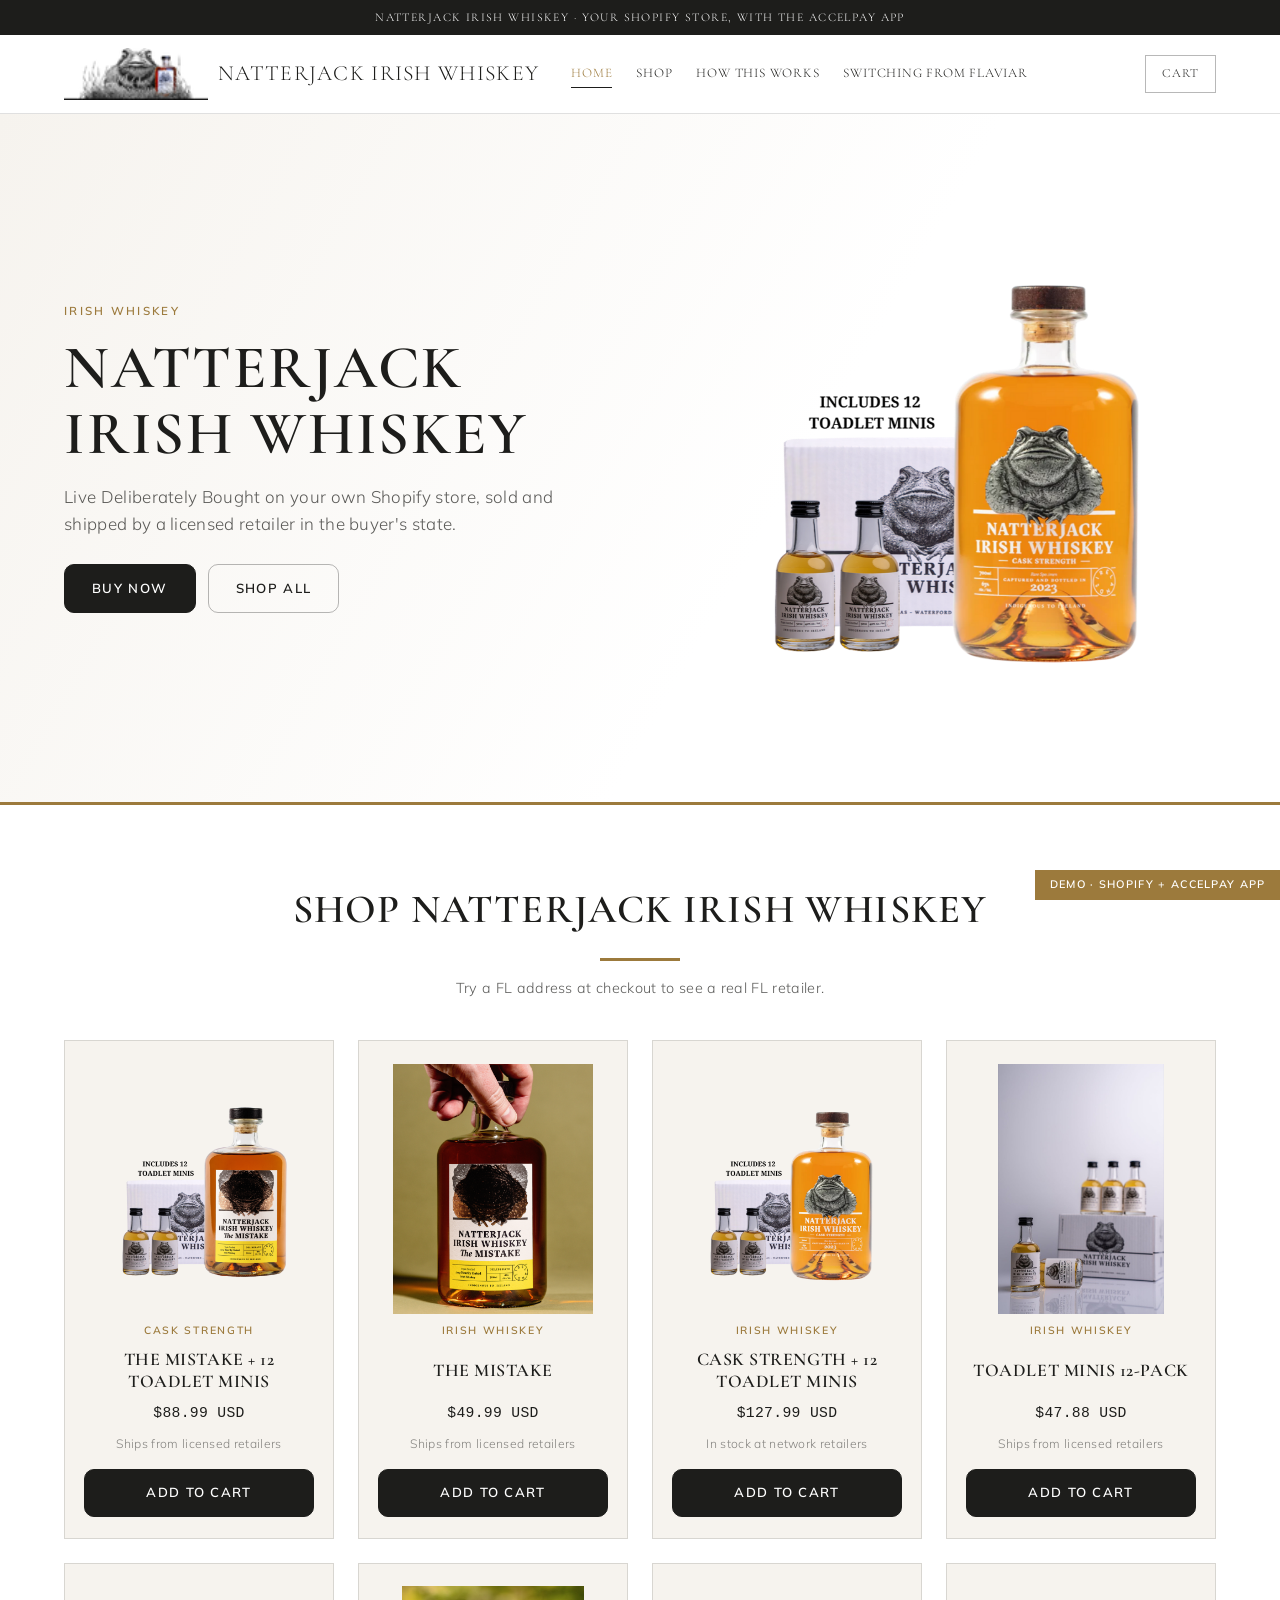
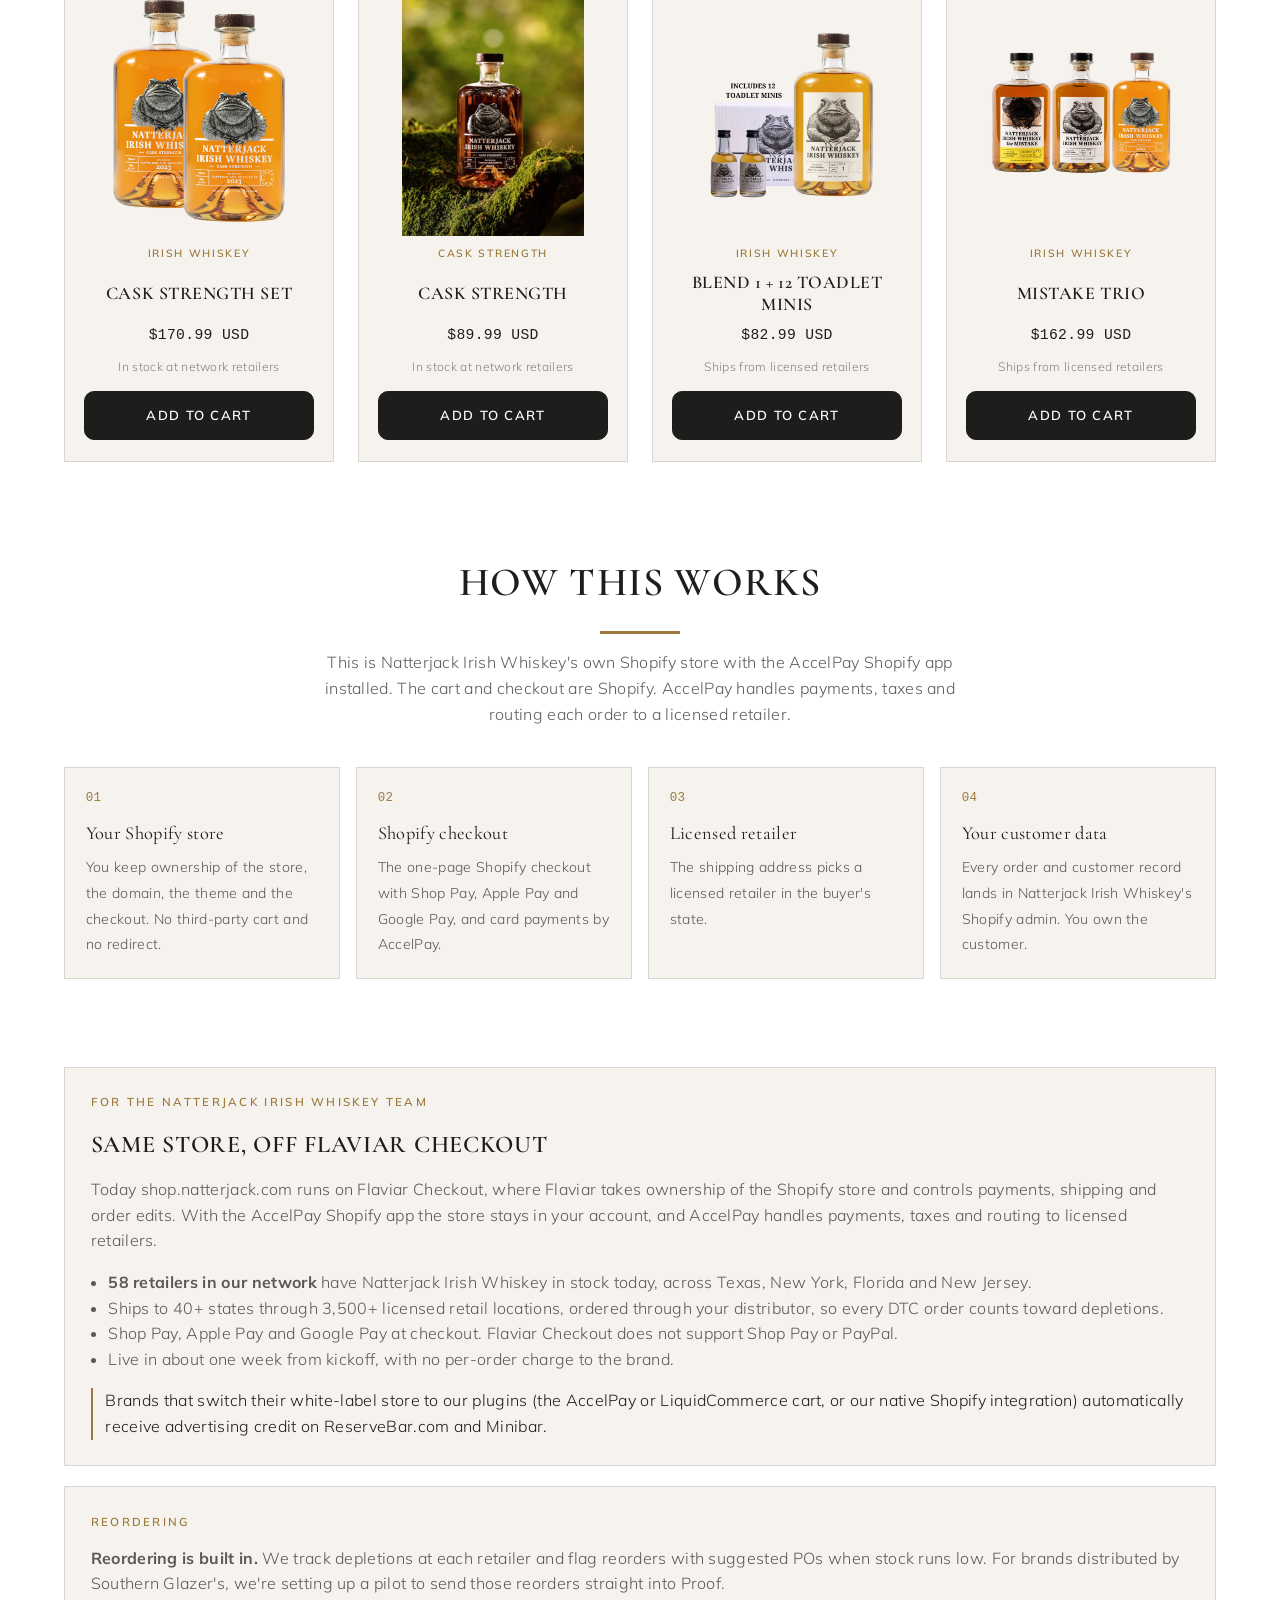
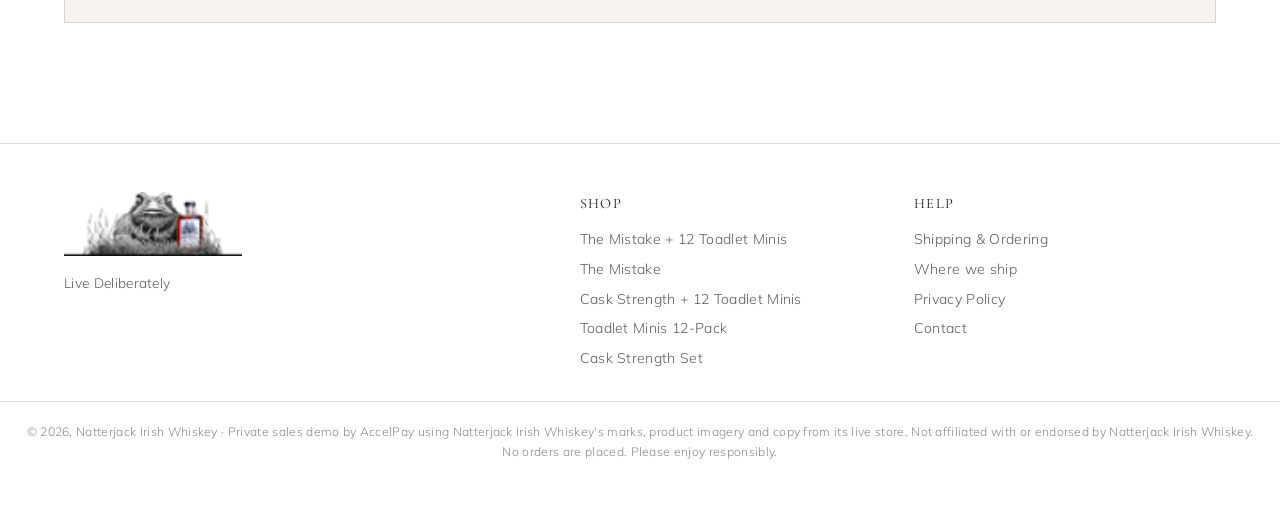
==== index.html @ d5789ece "Flaviar switch demo, Nov 2026" ====
<!doctype html>
<html lang="en">
<head>
<meta charset="utf-8">
<meta name="viewport" content="width=device-width,initial-scale=1">
<title>Natterjack Irish Whiskey | AccelPay demo</title>
<meta name="robots" content="noindex,nofollow">
<link rel="icon" href="assets/logo.png">
<link rel="preconnect" href="https://fonts.googleapis.com">
<link rel="preconnect" href="https://fonts.gstatic.com" crossorigin>
<link rel="stylesheet" href="https://fonts.googleapis.com/css2?family=Cormorant+Garamond:wght@500;600;700&family=Mulish:wght@300;400;600;700&display=swap">
<link rel="stylesheet" href="styles.css?v=1">
</head>
<body>
<div class="announce">Natterjack Irish Whiskey &middot; your Shopify store, with the AccelPay app</div>
<header class="top">
  <div class="hdr">
    <a href="index.html" class="brand-link"><img class="logo" src="assets/logo.png" alt="Natterjack Irish Whiskey"><span class="wordmark">Natterjack Irish Whiskey</span></a>
    <nav class="main">
      <a href="index.html" aria-current="page">Home</a><a href="index.html#shop">Shop</a><a href="index.html#how">How this works</a><a href="index.html#switch">Switching from Flaviar</a>
    </nav>
    <div class="hdr-actions">
      <button class="burger" id="burger" aria-label="Menu">&#9776;</button>
      <button class="cart-pill" data-cart-toggle aria-label="Open cart">
        <span class="lbl">Cart</span>
        <span class="count" data-cart-count hidden>0</span>
      </button>
    </div>
  </div>
</header>

<section class="hero">
  <div class="hero-inner">
    <div>
      <div class="eyebrow">Irish whiskey</div>
      <h1>Natterjack Irish Whiskey</h1>
      <p>Live Deliberately Bought on your own Shopify store, sold and shipped by a licensed retailer in the buyer's state.</p>
      <div style="display:flex;gap:.75rem;flex-wrap:wrap"><a class="btn" href="product.html?p=cask-strength-mini-toadlet-the-ideal-gif">Buy now</a><a class="btn ghost" href="#shop">Shop all</a></div>
    </div>
    <div class="shot"><img src="assets/p-cask-strength-mini-toadlet-the-ideal-gif.png" alt="Cask Strength + 12 Toadlet Minis"></div>
  </div>
</section>

<section class="band" id="shop">
  <div class="section-head">
    <h2>Shop Natterjack Irish Whiskey</h2>
    <div class="rule"></div>
    <p style="font-size:.9rem;color:var(--muted)">Try a FL address at checkout to see a real FL retailer.</p>
  </div>
  <div class="grid" id="collection-grid"></div>
</section>

<section class="band" id="how" style="padding-top:1rem">
  <div class="section-head">
    <h2>How this works</h2>
    <div class="rule"></div>
    <p>This is Natterjack Irish Whiskey's own Shopify store with the AccelPay Shopify app installed. The cart and checkout are Shopify. AccelPay handles payments, taxes and routing each order to a licensed retailer.</p>
  </div>
  <div class="how">
    <div class="step"><span class="n">01</span><b>Your Shopify store</b><span>You keep ownership of the store, the domain, the theme and the checkout. No third-party cart and no redirect.</span></div>
    <div class="step"><span class="n">02</span><b>Shopify checkout</b><span>The one-page Shopify checkout with Shop Pay, Apple Pay and Google Pay, and card payments by AccelPay.</span></div>
    <div class="step"><span class="n">03</span><b>Licensed retailer</b><span>The shipping address picks a licensed retailer in the buyer's state.</span></div>
    <div class="step"><span class="n">04</span><b>Your customer data</b><span>Every order and customer record lands in Natterjack Irish Whiskey's Shopify admin. You own the customer.</span></div>
  </div>
</section>

<section class="band" id="switch" style="padding-top:1rem">
  <div class="panel">
    <div class="eyebrow">For the Natterjack Irish Whiskey team</div>
    <h2>Same store, off Flaviar Checkout</h2>
    <p style="margin:0 0 1rem">Today shop.natterjack.com runs on Flaviar Checkout, where Flaviar takes ownership of the Shopify store and controls payments, shipping and order edits. With the AccelPay Shopify app the store stays in your account, and AccelPay handles payments, taxes and routing to licensed retailers.</p>
    <ul style="margin:0 0 1rem;padding-left:1.1rem"><li><b>58 retailers in our network</b> have Natterjack Irish Whiskey in stock today, across Texas, New York, Florida and New Jersey.</li><li>Ships to 40+ states through 3,500+ licensed retail locations, ordered through your distributor, so every DTC order counts toward depletions.</li><li>Shop Pay, Apple Pay and Google Pay at checkout. Flaviar Checkout does not support Shop Pay or PayPal.</li><li>Live in about one week from kickoff, with no per-order charge to the brand.</li></ul>
    <p class="credit">Brands that switch their white-label store to our plugins (the AccelPay or LiquidCommerce cart, or our native Shopify integration) automatically receive advertising credit on ReserveBar.com and Minibar.</p>
  </div>
  <div class="panel">
    <div class="eyebrow">Reordering</div>
    <p style="margin:0" class="reorder"><b>Reordering is built in.</b> We track depletions at each retailer and flag reorders with suggested POs when stock runs low. For brands distributed by Southern Glazer's, we're setting up a pilot to send those reorders straight into Proof.</p>
  </div>
</section>
<footer class="site">
  <div class="ft">
    <div>
      <img src="assets/logo.png" alt="Natterjack Irish Whiskey" style="height:64px;width:auto">
      <p style="font-size:.86rem;margin-top:1rem;max-width:24rem;color:var(--muted)">Live Deliberately</p>
    </div>
    <div><h4>Shop</h4><ul><li><a href="product.html?p=the-mistake-mini-toadlet-the-perfect-gif">The Mistake + 12 Toadlet Minis</a></li><li><a href="product.html?p=natterjack-the-mistake">The Mistake</a></li><li><a href="product.html?p=cask-strength-mini-toadlet-the-ideal-gif">Cask Strength + 12 Toadlet Minis</a></li><li><a href="product.html?p=natterjack-irish-whiskey-mini-toadlet">Toadlet Minis  12-Pack</a></li><li><a href="product.html?p=natterjack-cask-strength-set">Cask Strength Set</a></li></ul></div>
    <div><h4>Help</h4><ul>
      <li><a href="index.html#how">Shipping &amp; Ordering</a></li>
      <li><a href="index.html#how">Where we ship</a></li>
      <li><a href="#">Privacy Policy</a></li>
      <li><a href="#">Contact</a></li></ul></div>
  </div>
  <div class="legal-row">
    &copy; 2026, Natterjack Irish Whiskey &middot; Private sales demo by AccelPay using Natterjack Irish Whiskey's marks, product imagery and copy from its live store. Not affiliated with or endorsed by Natterjack Irish Whiskey.
    No orders are placed. Please enjoy responsibly.
  </div>
</footer>

<div class="scrim" id="scrim"></div>
<aside class="drawer" id="drawer" aria-label="Your cart">
  <div class="dh"><h2>Your cart</h2><button class="x" id="drawer-close" aria-label="Close">&times;</button></div>
  <div class="cols"><span>Product</span><span>Total</span></div>
  <div class="items" id="drawer-items"></div>
  <div class="df" id="drawer-foot"></div>
</aside>
<div class="ribbon">Demo &middot; Shopify + AccelPay app</div>
<script src="data.js?v=1"></script>
<script src="app.js?v=1"></script>
</body>
</html>
---- styles.css ----
/* Natterjack Irish Whiskey x AccelPay demo. Base: woodsonwhiskey-accelpay-demo. */

:root {
  --black: #ffffff; --panel: #f6f3ee; --panel-2: #ece7df; --ink: #1d1d1b;
  --muted: rgba(29,29,27,.72); --muted-2: rgba(29,29,27,.52); --line: rgba(0,0,0,.12); --line-2: rgba(0,0,0,.28);
  --gold: #1d1d1b; --gold-hi: #9c7a3c; --gold-soft: rgba(0,0,0,.05); --green: #2f6b4f; --red: #c00000;
  --head: #1d1d1b; --btn-ink: #ffffff; --img-bg: #f6f3ee; --drawer-bg: #ffffff; --ann-bg: #1d1d1b; --ann-ink: #ffffff; --co-head-bg: #ffffff;
  --serif: "Cormorant Garamond", Georgia, serif; --sans: "Mulish", -apple-system, BlinkMacSystemFont, "Helvetica Neue", Arial, sans-serif;
  --mono: ui-monospace, SFMono-Regular, Menlo, monospace; --maxw: 1200px; --btn-radius: 10px;
  --cart-glyph: url("data:image/svg+xml;utf8,<svg xmlns='http://www.w3.org/2000/svg' viewBox='0 0 24 24' fill='none' stroke='black' stroke-width='2' stroke-linecap='round' stroke-linejoin='round'><path d='M6 2 3 6v14a2 2 0 0 0 2 2h14a2 2 0 0 0 2-2V6l-3-4z'/><path d='M3 6h18'/><path d='M16 10a4 4 0 0 1-8 0'/></svg>");
}

* { box-sizing: border-box; }
html { scroll-behavior: smooth; }
body {
  margin: 0; background: var(--black); color: var(--ink);
  font-family: var(--sans); font-weight: 300; font-size: 16px; line-height: 1.6;
  letter-spacing: .02em; -webkit-font-smoothing: antialiased;
}
img { max-width: 100%; display: block; }
a { color: inherit; }
button { font: inherit; cursor: pointer; color: inherit; }
:focus-visible { outline: 2px solid var(--gold); outline-offset: 2px; }

/* ---------------------------------------------------------------- header */
.announce {
  background: var(--ann-bg); color: var(--ann-ink); text-align: center;
  font-family: var(--serif); font-size: .74rem; letter-spacing: .12em;
  text-transform: uppercase; padding: .5rem 1rem;
}
header.top { position: sticky; top: 0; z-index: 60; background: var(--black); border-bottom: 1px solid var(--line); }
.hdr { max-width: var(--maxw); margin: 0 auto; padding: .8rem 1.5rem; display: flex; align-items: center; gap: 2rem; }
.hdr img.logo { height: 62px; width: auto; }
nav.main { display: flex; gap: 1.5rem; flex-wrap: wrap; }
nav.main a {
  font-family: var(--serif); font-size: .82rem; letter-spacing: .06em; text-transform: uppercase;
  text-decoration: none; color: var(--head); padding: .2rem 0; border-bottom: 1px solid transparent;
}
nav.main a:hover, nav.main a[aria-current] { color: var(--gold-hi); border-bottom-color: var(--gold); }
.hdr-actions { margin-left: auto; display: flex; align-items: center; gap: .75rem; }
.cart-pill {
  display: inline-flex; align-items: center; gap: .5rem; background: transparent;
  border: 1px solid var(--line-2); color: var(--head); padding: .5rem 1rem;
  font-family: var(--serif); font-size: .78rem; letter-spacing: .08em; text-transform: uppercase;
}
.cart-pill:hover { border-color: var(--gold); color: var(--gold-hi); }
.cart-pill .count {
  background: var(--gold); color: var(--btn-ink); min-width: 1.35rem; height: 1.35rem; border-radius: 999px;
  display: inline-grid; place-items: center; font-family: var(--mono); font-size: .7rem; padding: 0 .3rem;
}
.cart-pill .count[hidden] { display: none; }
.burger { display: none; background: none; border: none; font-size: 1.5rem; line-height: 1; color: var(--head); }

/* ---------------------------------------------------------------- type + buttons */
.eyebrow { font-family: var(--sans); font-size: .72rem; font-weight: 600; letter-spacing: .2em; text-transform: uppercase; color: var(--gold-hi); margin-bottom: .9rem; }
h1, h2, h3 { font-family: var(--serif); font-weight: 400; letter-spacing: .03em; }
.rule { width: 190px; height: 2px; margin: 1.1rem auto 0; background: linear-gradient(90deg, transparent, var(--gold), transparent); }

.btn {
  display: inline-flex; align-items: center; justify-content: center; gap: .5rem;
  background: var(--gold); color: var(--btn-ink); border: 1px solid var(--gold); border-radius: var(--btn-radius, 0);
  padding: .8rem 1.7rem; font-family: var(--sans); font-weight: 600; font-size: .82rem;
  letter-spacing: .1em; text-transform: uppercase; text-decoration: none;
}
.btn:hover { background: var(--gold-hi); border-color: var(--gold-hi); }
.btn.ghost { background: transparent; color: var(--head); border-color: var(--line-2); }
.btn.ghost:hover { border-color: var(--gold); color: var(--gold-hi); }
.btn:disabled { opacity: .4; cursor: not-allowed; }
.btn.block { width: 100%; }

/* ---------------------------------------------------------------- hero */
.hero { position: relative; overflow: hidden; border-bottom: 1px solid var(--line); }
.hero-inner { max-width: var(--maxw); margin: 0 auto; padding: 4rem 1.5rem; display: grid; grid-template-columns: 1.05fr 1fr; gap: 3rem; align-items: center; }
.hero h1 { font-size: clamp(2.3rem, 5.4vw, 3.8rem); line-height: 1.08; margin: 0 0 1rem; text-transform: uppercase; }
.hero p { color: var(--muted); font-size: 1.06rem; margin: 0 0 1.7rem; max-width: 32rem; }
.hero .shot img { width: 100%; max-height: 560px; object-fit: contain; }

/* ---------------------------------------------------------------- sections */
.band { max-width: var(--maxw); margin: 0 auto; padding: 4.5rem 1.5rem; }
.section-head { text-align: center; margin-bottom: 2.5rem; }
.section-head h2 { font-size: clamp(1.8rem, 4vw, 2.5rem); margin: 0; text-transform: uppercase; }
.section-head p { color: var(--muted); margin: 1rem auto 0; max-width: 40rem; }

.grid { display: grid; grid-template-columns: repeat(auto-fill, minmax(240px, 1fr)); gap: 1.5rem; }
.card {
  background: var(--panel); border: 1px solid var(--line); padding: 1.4rem 1.2rem 1.3rem;
  display: flex; flex-direction: column; gap: .55rem; text-align: center; text-decoration: none; color: inherit;
}
.card:hover { border-color: var(--gold); }
.card .shot { height: 250px; display: grid; place-items: center; overflow: hidden; }
.card .shot img { max-height: 250px; width: auto; object-fit: contain; }
.card h3 { font-size: 1.12rem; margin: 0; line-height: 1.25; text-transform: uppercase; min-height: 2.8rem; display: grid; place-items: center; }
.card .tag { font-size: .66rem; font-weight: 600; letter-spacing: .16em; text-transform: uppercase; color: var(--gold-hi); }
.card .price { font-family: var(--mono); font-size: .92rem; margin-top: auto; }
.card .avail { font-size: .76rem; color: var(--muted-2); }

.split { display: grid; grid-template-columns: 1fr 1fr; gap: 3rem; align-items: center; }
.split img { width: 100%; }
.split p { color: var(--muted); }

/* how it works */
.how { display: grid; grid-template-columns: repeat(4, 1fr); gap: 1rem; }
.how .step { border: 1px solid var(--line); padding: 1.3rem; background: var(--panel); }
.how .step b { display: block; font-family: var(--serif); font-weight: 400; font-size: 1.15rem; margin-bottom: .4rem; color: var(--head); }
.how .step span { font-size: .88rem; color: var(--muted); }
.how .step .n { font-family: var(--mono); color: var(--gold-hi); font-size: .78rem; display: block; margin-bottom: .6rem; }

.rb-note {
  display: flex; align-items: center; gap: .75rem; border: 1px solid var(--line); background: var(--panel);
  padding: .7rem .9rem; font-size: .84rem; color: var(--muted);
}
.rb-note b { color: var(--head); font-weight: 600; }
.rb-note a { color: var(--gold-hi); }
.rb-mark { font-family: var(--serif); font-size: .72rem; letter-spacing: .14em; text-transform: uppercase; border: 1px solid var(--gold); color: var(--gold-hi); padding: .2rem .45rem; white-space: nowrap; }

/* ---------------------------------------------------------------- product page (Shopify theme) */
.pdp { display: grid; grid-template-columns: minmax(0,1fr) minmax(0,1fr); gap: 3rem; align-items: start; }
.pdp .gallery { display: flex; flex-direction: column; gap: .8rem; min-width: 0; }
.pdp .gallery .main { background: var(--img-bg); display: grid; place-items: center; min-height: 420px; }
.pdp .gallery .main img { max-height: 560px; width: auto; object-fit: contain; }
.pdp .thumbs { display: flex; gap: .5rem; }
.pdp .thumbs button { width: 64px; height: 64px; border: 1px solid var(--line); background: var(--img-bg); padding: 3px; display: grid; place-items: center; }
.pdp .thumbs button[aria-selected="true"] { border-color: var(--gold); }
.pdp .thumbs img { max-height: 100%; width: auto; }
.pdp .info { display: flex; flex-direction: column; gap: 1rem; min-width: 0; padding-left: 1.5rem; border-left: 1px solid var(--line); }
.pdp h1 { font-size: 2rem; margin: 0; text-transform: uppercase; line-height: 1.15; }
.pdp .price { font-size: 1.05rem; }
.pdp .small { font-size: .8rem; color: var(--muted); }
.pdp .small a { color: var(--gold-hi); }
.pdp .qty-wrap { display: flex; flex-direction: column; gap: .35rem; font-size: .8rem; color: var(--muted); }
.pdp .desc p { color: var(--muted); margin: 0 0 .9rem; font-size: .95rem; }
.pdp .desc b { color: var(--head); font-weight: 600; }
.qty { display: inline-flex; align-items: center; border: 1px solid var(--line-2); width: max-content; }
.qty button { background: none; border: none; width: 2.6rem; min-height: 2.8rem; font-size: 1.1rem; }
.qty span, .qty input { font-family: var(--sans); min-width: 2.2rem; text-align: center; font-size: .95rem; }
.atc { max-width: 380px; }
.fulfil-line { display: flex; gap: .6rem; align-items: flex-start; font-size: .82rem; color: var(--muted); border: 1px solid var(--line); padding: .7rem .8rem; max-width: 460px; }
.fulfil-line img { width: 22px; height: 22px; border-radius: 5px; flex: none; }
.notice { font-size: .85rem; color: var(--muted); border-left: 2px solid var(--gold); padding: .2rem 0 .2rem .75rem; }

/* ---------------------------------------------------------------- Shopify cart drawer (Dawn-style) */
.scrim { position: fixed; inset: 0; background: rgba(0,0,0,.6); opacity: 0; pointer-events: none; transition: opacity .25s; z-index: 90; }
.scrim.on { opacity: 1; pointer-events: auto; }
.drawer { position: fixed; top: 0; right: 0; height: 100%; width: min(420px, 100%); background: var(--drawer-bg); border-left: 1px solid var(--line); z-index: 100; display: flex; flex-direction: column; transform: translateX(100%); transition: transform .28s ease; }
.drawer.on { transform: none; }
.drawer .dh { display: flex; align-items: center; justify-content: space-between; padding: 1.4rem 1.5rem 1rem; }
.drawer .dh h2 { font-size: 1.5rem; margin: 0; }
.drawer .x { background: none; border: none; font-size: 1.7rem; line-height: 1; color: var(--muted); }
.drawer .cols { display: flex; justify-content: space-between; font-size: .66rem; letter-spacing: .12em; text-transform: uppercase; color: var(--muted-2); padding: 0 1.5rem .6rem; border-bottom: 1px solid var(--line); }
.drawer .items { flex: 1; overflow-y: auto; padding: 0 1.5rem; }
.cline { display: grid; grid-template-columns: 76px minmax(0,1fr) auto; gap: 1rem; padding: 1.2rem 0; border-bottom: 1px solid var(--line); }
.cline .im { background: var(--img-bg); display: grid; place-items: center; height: 92px; }
.cline .im img { max-height: 88px; width: auto; }
.cline .nm { font-size: .92rem; line-height: 1.3; }
.cline .pr { font-size: .84rem; color: var(--muted); margin: .2rem 0 .6rem; }
.cline .qrow { display: flex; align-items: center; gap: .6rem; }
.cline .qty button { min-height: 2.2rem; width: 2.2rem; }
.cline .rm { background: none; border: none; color: var(--muted); font-size: 1rem; padding: 0; }
.cline .tot { font-size: .9rem; }
.empty { text-align: center; color: var(--muted); padding: 3rem 1rem; }
.drawer .df { border-top: 1px solid var(--line); padding: 1.2rem 1.5rem 1.5rem; display: flex; flex-direction: column; gap: .7rem; }
.drawer .df .est { display: flex; justify-content: space-between; font-size: 1rem; }
.drawer .df .small { font-size: .78rem; color: var(--muted); }

/* ---------------------------------------------------------------- Shopify one-page checkout */
body.co { background: #fff; color: #141414; font-family: -apple-system, BlinkMacSystemFont, "Segoe UI", Roboto, "Helvetica Neue", Arial, sans-serif; font-weight: 400; letter-spacing: 0; }
.co-head { border-bottom: 1px solid #dedede; background: var(--co-head-bg); }
.co-head .in { max-width: 1100px; margin: 0 auto; padding: .9rem 1.5rem; display: flex; align-items: center; justify-content: space-between; }
.co-head img { height: 54px; width: auto; }
.co-head a.bag { color: var(--gold-hi); font-size: .85rem; text-decoration: none; }
.checkout { display: grid; grid-template-columns: minmax(0,1.15fr) minmax(0,1fr); min-height: calc(100vh - 80px); }
.co-left { padding: 2.2rem clamp(1rem, 4vw, 3.5rem); min-width: 0; }
.co-left .inner { max-width: 560px; margin-left: auto; }
.co-right { background: #f5f5f5; border-left: 1px solid #dedede; padding: 2.2rem clamp(1rem, 3vw, 3rem); min-width: 0; }
.co-right .inner { max-width: 440px; position: sticky; top: 1.5rem; }
.co-h { font-size: 1.3rem; font-weight: 600; margin: 1.8rem 0 .8rem; display: flex; align-items: baseline; justify-content: space-between; gap: 1rem; }
.co-h:first-child { margin-top: 0; }
.co-h small { font-size: .82rem; font-weight: 400; color: #707070; }
.co-field { width: 100%; border: 1px solid #d9d9d9; border-radius: 5px; padding: .85rem .8rem; font: inherit; font-size: .92rem; margin-bottom: .7rem; background: #fff; color: #141414; min-width: 0; }
.co-field:focus { outline: none; border-color: #000; box-shadow: 0 0 0 1px #000; }
.co-row { display: grid; grid-template-columns: 1fr 1fr; gap: .7rem; }
.co-row3 { display: grid; grid-template-columns: 1.3fr 1fr 1fr; gap: .7rem; }
.co-chk { display: flex; gap: .55rem; align-items: center; font-size: .86rem; margin: .1rem 0 .4rem; }
.co-chk input { accent-color: #000; width: 16px; height: 16px; }
.co-empty { background: #f5f5f5; border-radius: 5px; padding: 1rem; font-size: .88rem; color: #707070; }
.rates { border: 1px solid #d9d9d9; border-radius: 5px; overflow: hidden; }
.rate { display: flex; align-items: center; gap: .8rem; padding: .95rem .9rem; border-bottom: 1px solid #d9d9d9; cursor: pointer; }
.rate:last-child { border-bottom: none; }
.rate.on { background: #f6f3ec; box-shadow: inset 0 0 0 1px #000; }
.rate input { accent-color: #000; width: 17px; height: 17px; flex: none; }
.rate .ic { width: 30px; height: 30px; border-radius: 7px; flex: none; }
.rate .t { flex: 1; min-width: 0; font-size: .9rem; }
.rate .t span { display: block; color: #707070; font-size: .8rem; margin-top: .1rem; }
.rate .p { font-size: .9rem; font-weight: 600; white-space: nowrap; }
.callout { display: flex; gap: .55rem; align-items: flex-start; font-size: .78rem; color: #5b4a26; background: #f6f1e6; border: 1px solid #e6dcc6; border-radius: 5px; padding: .6rem .75rem; margin-top: .7rem; }
.callout b { font-weight: 600; }
.callout .dot { width: 8px; height: 8px; border-radius: 50%; background: var(--gold); flex: none; margin-top: .35rem; }
.pay-box { border: 1px solid #d9d9d9; border-radius: 5px; overflow: hidden; }
.pay-box .ph { display: flex; justify-content: space-between; align-items: center; background: #f6f3ec; padding: .85rem .9rem; border-bottom: 1px solid #d9d9d9; font-size: .9rem; box-shadow: inset 0 0 0 1px #000; }
.pay-box .ph .cards { display: flex; gap: .3rem; }
.pay-box .ph .cards span { font-size: .62rem; font-weight: 700; border: 1px solid #cfcfcf; border-radius: 3px; padding: .1rem .3rem; background: #fff; color: #333; }
.pay-box .pb { padding: .9rem; background: #fafafa; }
.pay-btn { width: 100%; background: #000; color: #fff; border: none; border-radius: 5px; padding: 1.1rem; font-size: 1.05rem; font-weight: 600; margin-top: 1.2rem; }
.pay-btn:disabled { opacity: .4; cursor: not-allowed; }
.co-legal { font-size: .76rem; color: #707070; margin-top: .9rem; }
.co-links { display: flex; gap: 1rem; flex-wrap: wrap; font-size: .76rem; color: #707070; border-top: 1px solid #e3e3e3; margin-top: 2rem; padding-top: 1rem; }
.os-item { display: flex; gap: .9rem; align-items: center; padding: .4rem 0 1rem; }
.os-item .im { width: 64px; height: 64px; border: 1px solid #dedede; border-radius: 8px; background: var(--img-bg); position: relative; display: grid; place-items: center; padding: 4px; flex: none; }
.os-item .im img { max-height: 100%; width: auto; }
.os-item .im .q { position: absolute; top: -9px; right: -9px; background: #666; color: #fff; min-width: 21px; height: 21px; border-radius: 11px; font-size: .74rem; display: grid; place-items: center; padding: 0 5px; }
.os-item .nm { flex: 1; min-width: 0; font-size: .88rem; }
.os-item .nm span { display: block; color: #707070; font-size: .78rem; }
.os-item .pr { font-size: .88rem; }
.os-disc { display: flex; gap: .6rem; margin: .6rem 0 1.2rem; }
.os-disc input { flex: 1; min-width: 0; border: 1px solid #d9d9d9; border-radius: 5px; padding: .8rem; font: inherit; font-size: .9rem; }
.os-disc button { border: 1px solid #d9d9d9; background: #ececec; color: #777; border-radius: 5px; padding: 0 1.1rem; font-weight: 600; }
.os-line { display: flex; justify-content: space-between; font-size: .88rem; padding: .3rem 0; gap: 1rem; }
.os-line .m { color: #555; }
.os-line.total { font-size: 1.2rem; font-weight: 600; padding-top: .8rem; }
.os-line.total small { font-size: .74rem; color: #707070; font-weight: 400; margin-right: .4rem; }
.thanks { max-width: 600px; margin: 0 auto; padding: 4rem 1.5rem; text-align: center; }
.thanks h1 { font-size: 2rem; margin: 0 0 .5rem; font-weight: 600; font-family: inherit; letter-spacing: 0; }
.thanks p { color: #555; }
.thanks .num { font-family: var(--mono); color: #000; }

/* express checkout buttons (Shopify accelerated checkout) */
.xpay { display: grid; grid-template-columns: repeat(3, minmax(0,1fr)); gap: .5rem; }
.xpay .xb { height: 42px; border: none; border-radius: 5px; display: flex; align-items: center; justify-content: center; gap: .15rem; font-family: -apple-system, BlinkMacSystemFont, "Segoe UI", Roboto, Arial, sans-serif; font-size: 1.05rem; color: #fff; letter-spacing: 0; text-transform: none; }
.xpay.big .xb { height: 48px; }
.xpay .xb span { font-weight: 500; }
.xpay .shop { background: #5a31f4; }
.xpay .shop b { font-weight: 800; font-style: italic; letter-spacing: -.02em; margin-right: .1rem; }
.xpay .apple { background: #000; border: 1px solid #333; }
.xpay .google { background: #000; border: 1px solid #333; }
.xpay .google .g { font-weight: 700; background: linear-gradient(90deg,#4285f4,#ea4335,#fbbc05,#34a853); -webkit-background-clip: text; background-clip: text; color: transparent; margin-right: .15rem; }
.xp-title { text-align: center; font-size: .85rem; color: #707070; margin-bottom: .6rem; }
.or { display: flex; align-items: center; gap: .8rem; color: #707070; font-size: .78rem; margin: 1.4rem 0 .6rem; }
.or::before, .or::after { content: ""; flex: 1; height: 1px; background: #dedede; }

/* panel on the home page */
.panel { background: var(--panel); border: 1px solid var(--line); padding: 1.6rem; }
.panel + .panel { margin-top: 1.25rem; }
.panel h2 { margin: 0 0 .8rem; font-size: 1.5rem; text-transform: uppercase; }
.panel p, .panel li { color: var(--muted); }
.panel .credit { border-left: 2px solid var(--gold); padding-left: .8rem; margin: 0; color: var(--ink); }

/* ---------------------------------------------------------------- footer */
footer.site { border-top: 1px solid var(--line); margin-top: 3rem; }
.ft { max-width: var(--maxw); margin: 0 auto; padding: 3rem 1.5rem 2rem; display: grid; grid-template-columns: 1.6fr 1fr 1fr; gap: 2rem; }
.ft h4 { font-family: var(--serif); font-weight: 400; font-size: .9rem; letter-spacing: .1em; text-transform: uppercase; color: var(--head); margin: 0 0 .8rem; }
.ft ul { list-style: none; margin: 0; padding: 0; display: flex; flex-direction: column; gap: .45rem; font-size: .88rem; color: var(--muted); }
.ft a { text-decoration: none; }
.ft a:hover { color: var(--gold-hi); }
.legal-row { border-top: 1px solid var(--line); padding: 1.25rem 1.5rem 3rem; text-align: center; font-size: .76rem; color: var(--muted-2); }

.ribbon { position: fixed; right: 0; bottom: 0; z-index: 120; background: var(--gold); color: var(--btn-ink); font-size: .68rem; font-weight: 600; letter-spacing: .12em; text-transform: uppercase; padding: .4rem .9rem; }

/* ---------------------------------------------------------------- responsive */
@media (max-width: 960px) {
  .pdp { grid-template-columns: 1fr; gap: 1.5rem; }
  .pdp .info { padding-left: 0; border-left: 0; }
  .checkout { grid-template-columns: 1fr; }
  .co-right { border-left: 0; border-top: 1px solid #dedede; order: -1; }
  .co-left .inner, .co-right .inner { margin: 0 auto; position: static; }
  .hero-inner, .split { grid-template-columns: 1fr; gap: 2rem; }
  .how { grid-template-columns: 1fr 1fr; }
  .ft { grid-template-columns: 1fr 1fr; }
}
@media (max-width: 720px) {
  .co-row, .co-row3 { grid-template-columns: 1fr; gap: 0; }
  .pdp .gallery .main { min-height: 300px; }
  .pdp .gallery .main img { max-height: 340px; }
  .hdr { padding: .6rem 1rem; gap: .75rem; position: relative; }
  .hdr img.logo { height: 46px; }
  nav.main { display: none; }
  nav.main.open { display: flex; flex-direction: column; position: absolute; top: 100%; left: 0; right: 0; background: var(--black); border-bottom: 1px solid var(--line); padding: 1rem 1.5rem; gap: .9rem; }
  .burger { display: block; }
  .hdr-actions { margin-left: auto; }
  .cart-pill { padding: .5rem .8rem; }
  .cart-pill .lbl { display: none; }
  .cart-pill::before { content: ""; width: 1rem; height: 1rem; flex: none; background: currentColor; -webkit-mask: var(--cart-glyph) center/contain no-repeat; mask: var(--cart-glyph) center/contain no-repeat; }
  .band { padding: 3rem 1rem; }
  .hero-inner { padding: 2.5rem 1rem; }
  .how { grid-template-columns: 1fr; }
  .ft { grid-template-columns: 1fr; padding: 2.5rem 1rem 1.5rem; }
  .rb-note { flex-wrap: wrap; }
}


.brand-link { display: flex; align-items: center; gap: .6rem; text-decoration: none; }
.hdr img.logo { height: 52px; max-width: 200px; object-fit: contain; }
.wordmark { font-family: var(--serif); font-size: 1.35rem; letter-spacing: .06em; text-transform: uppercase; color: var(--head); white-space: nowrap; }
.co-head img { height: 44px; max-width: 200px; object-fit: contain; }
h1, h2, h3 { font-weight: 600; }
.hero { background: linear-gradient(120deg, var(--panel) 0%, var(--black) 60%); border-bottom: 3px solid var(--gold-hi); }
.rule { background: var(--gold-hi); height: 3px; width: 80px; }
.card .shot { background: var(--img-bg); }
.card:hover { border-color: var(--gold-hi); }
.btn:hover, .btn.ghost:hover { filter: brightness(1.15); }
.panel .credit { border-left-color: var(--gold-hi); }
.ribbon { background: var(--gold-hi); color: #fff; }
.cart-pill .count { background: var(--gold-hi); color: #fff; }
.callout .dot { background: var(--gold-hi); }
@media (max-width: 720px) { .wordmark { display: none; } }
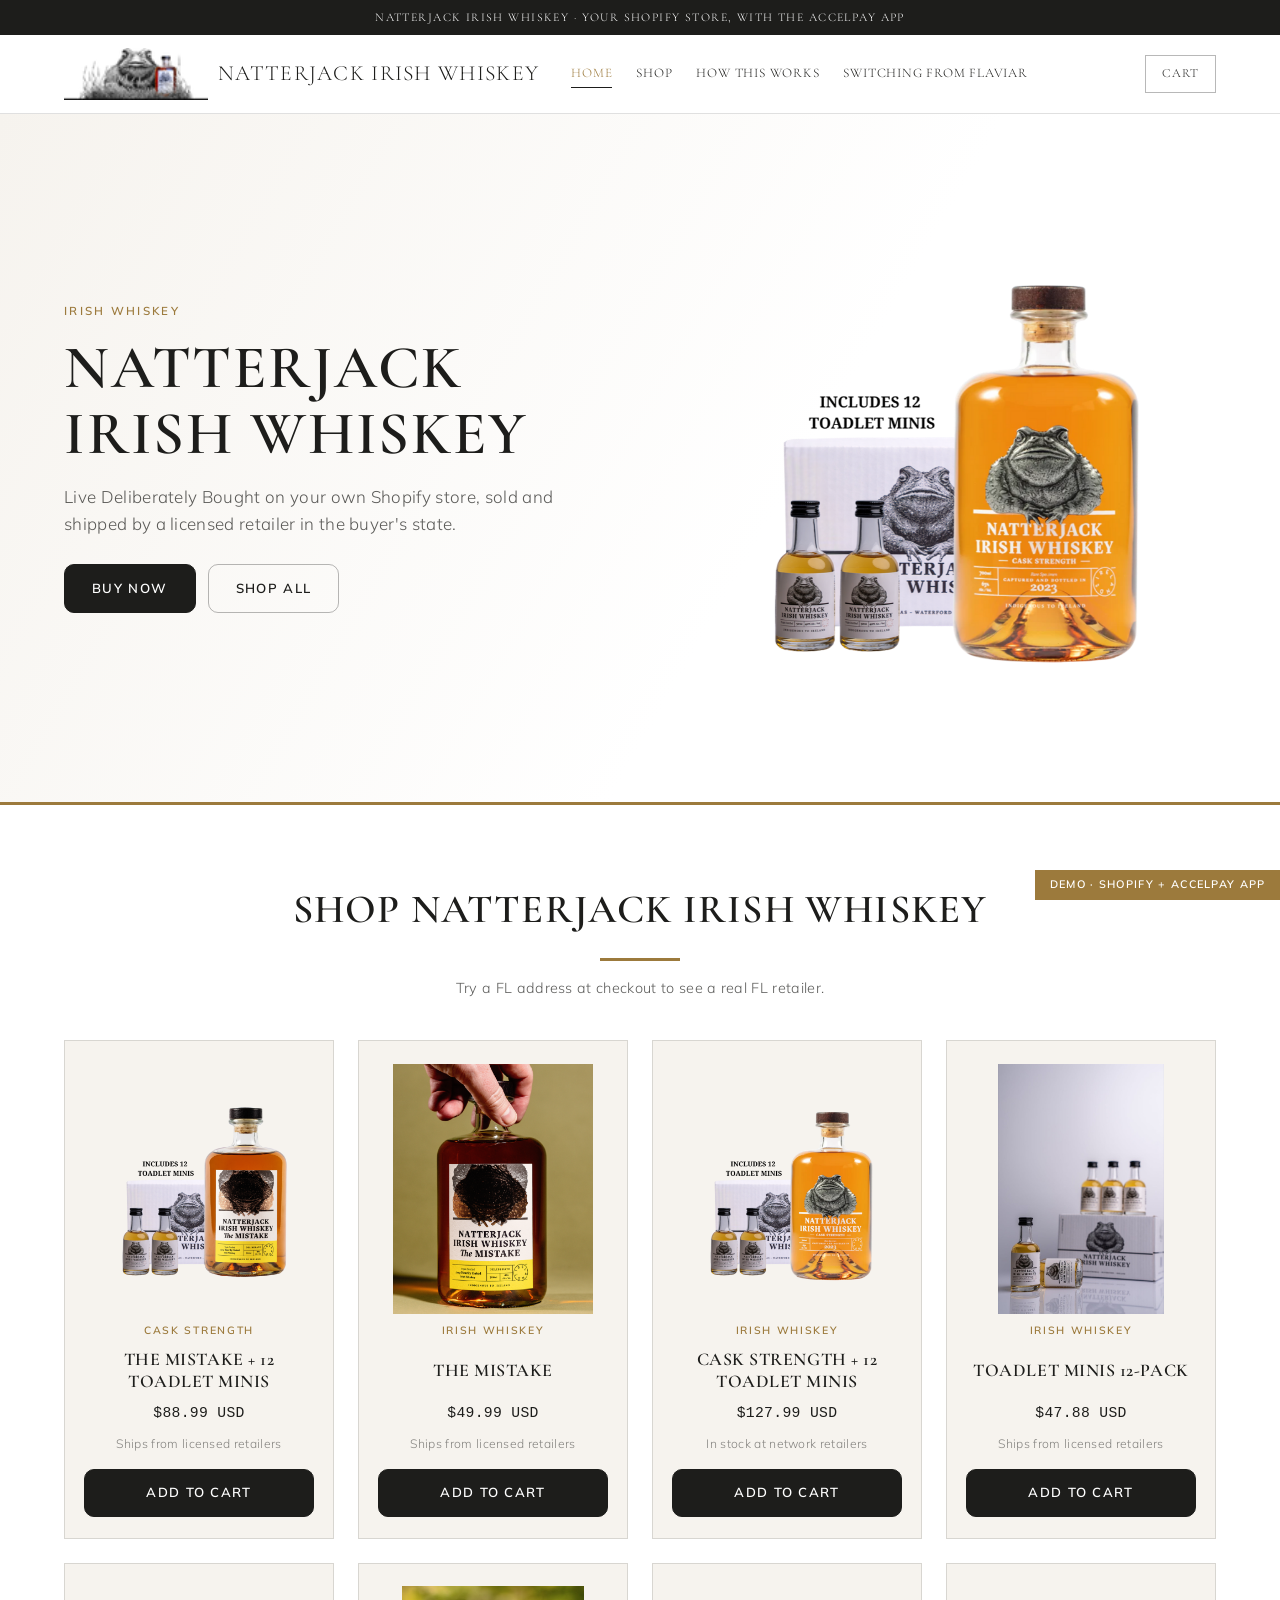
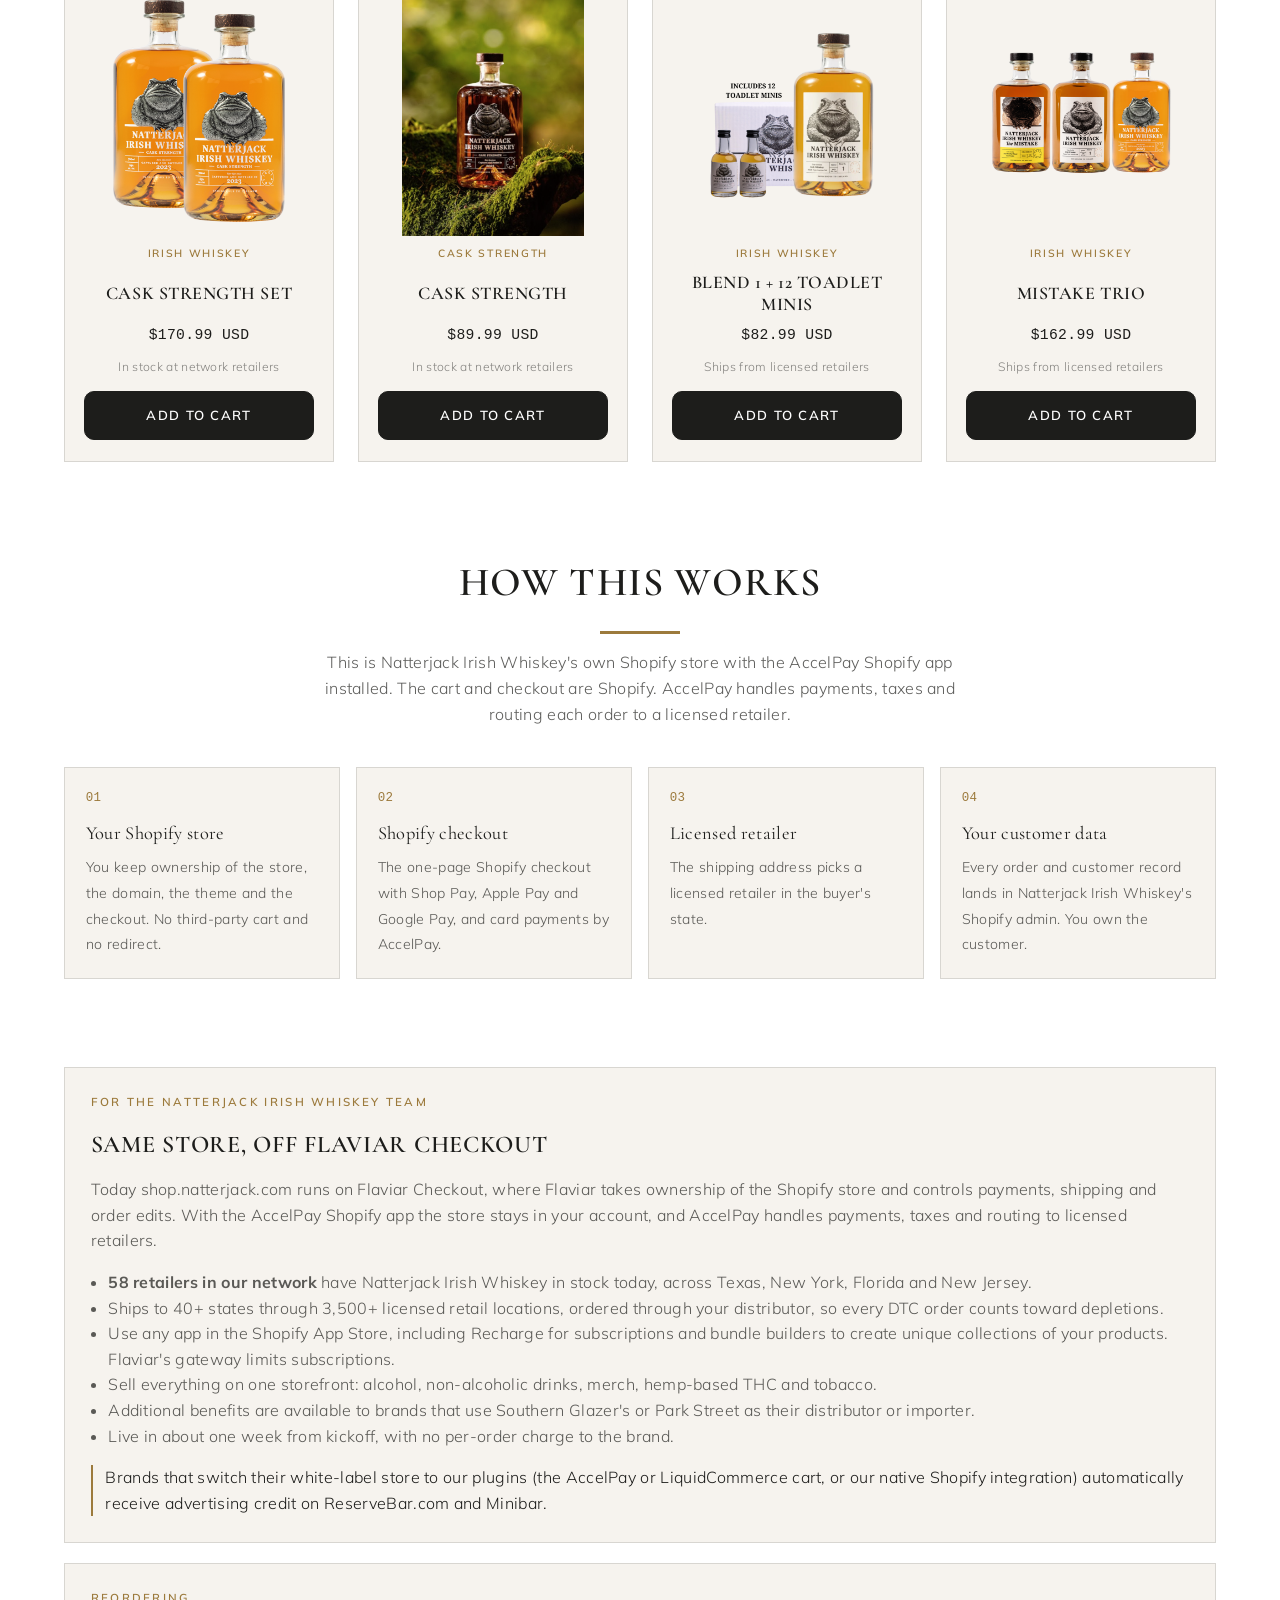
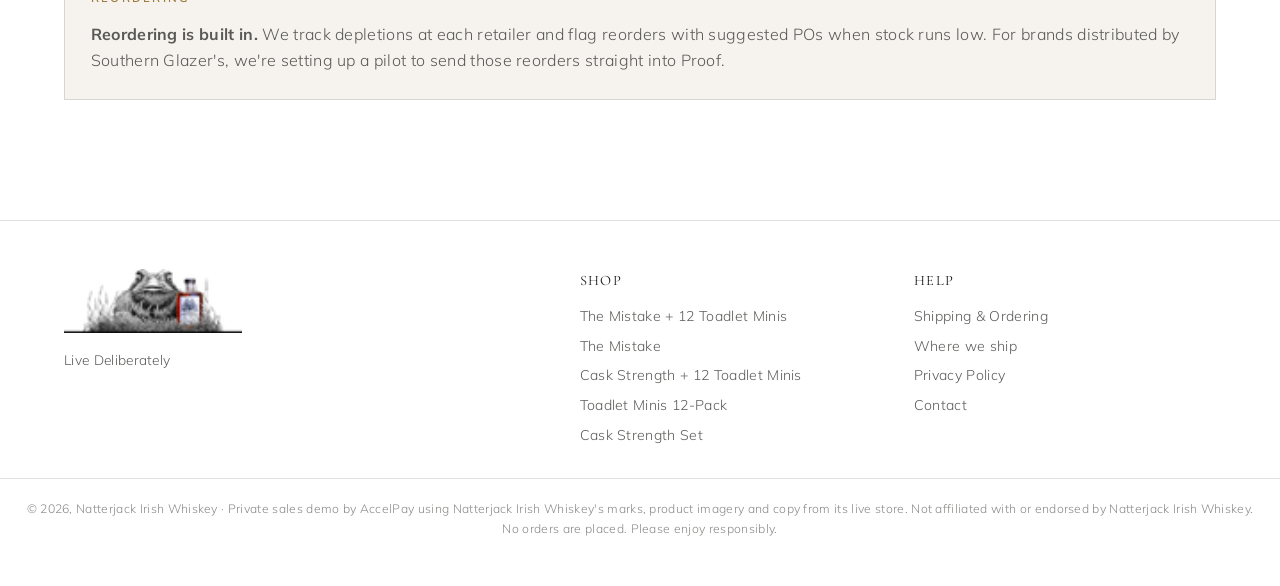
==== commit e235cb02: "Update value props: Shopify apps, multi-category, distributor benefits" ====
--- a/index.html
+++ b/index.html
@@ -69,7 +69,7 @@
     <div class="eyebrow">For the Natterjack Irish Whiskey team</div>
     <h2>Same store, off Flaviar Checkout</h2>
     <p style="margin:0 0 1rem">Today shop.natterjack.com runs on Flaviar Checkout, where Flaviar takes ownership of the Shopify store and controls payments, shipping and order edits. With the AccelPay Shopify app the store stays in your account, and AccelPay handles payments, taxes and routing to licensed retailers.</p>
-    <ul style="margin:0 0 1rem;padding-left:1.1rem"><li><b>58 retailers in our network</b> have Natterjack Irish Whiskey in stock today, across Texas, New York, Florida and New Jersey.</li><li>Ships to 40+ states through 3,500+ licensed retail locations, ordered through your distributor, so every DTC order counts toward depletions.</li><li>Shop Pay, Apple Pay and Google Pay at checkout. Flaviar Checkout does not support Shop Pay or PayPal.</li><li>Live in about one week from kickoff, with no per-order charge to the brand.</li></ul>
+    <ul style="margin:0 0 1rem;padding-left:1.1rem"><li><b>58 retailers in our network</b> have Natterjack Irish Whiskey in stock today, across Texas, New York, Florida and New Jersey.</li><li>Ships to 40+ states through 3,500+ licensed retail locations, ordered through your distributor, so every DTC order counts toward depletions.</li><li>Use any app in the Shopify App Store, including Recharge for subscriptions and bundle builders to create unique collections of your products. Flaviar's gateway limits subscriptions.</li><li>Sell everything on one storefront: alcohol, non-alcoholic drinks, merch, hemp-based THC and tobacco.</li><li>Additional benefits are available to brands that use Southern Glazer's or Park Street as their distributor or importer.</li><li>Live in about one week from kickoff, with no per-order charge to the brand.</li></ul>
     <p class="credit">Brands that switch their white-label store to our plugins (the AccelPay or LiquidCommerce cart, or our native Shopify integration) automatically receive advertising credit on ReserveBar.com and Minibar.</p>
   </div>
   <div class="panel">
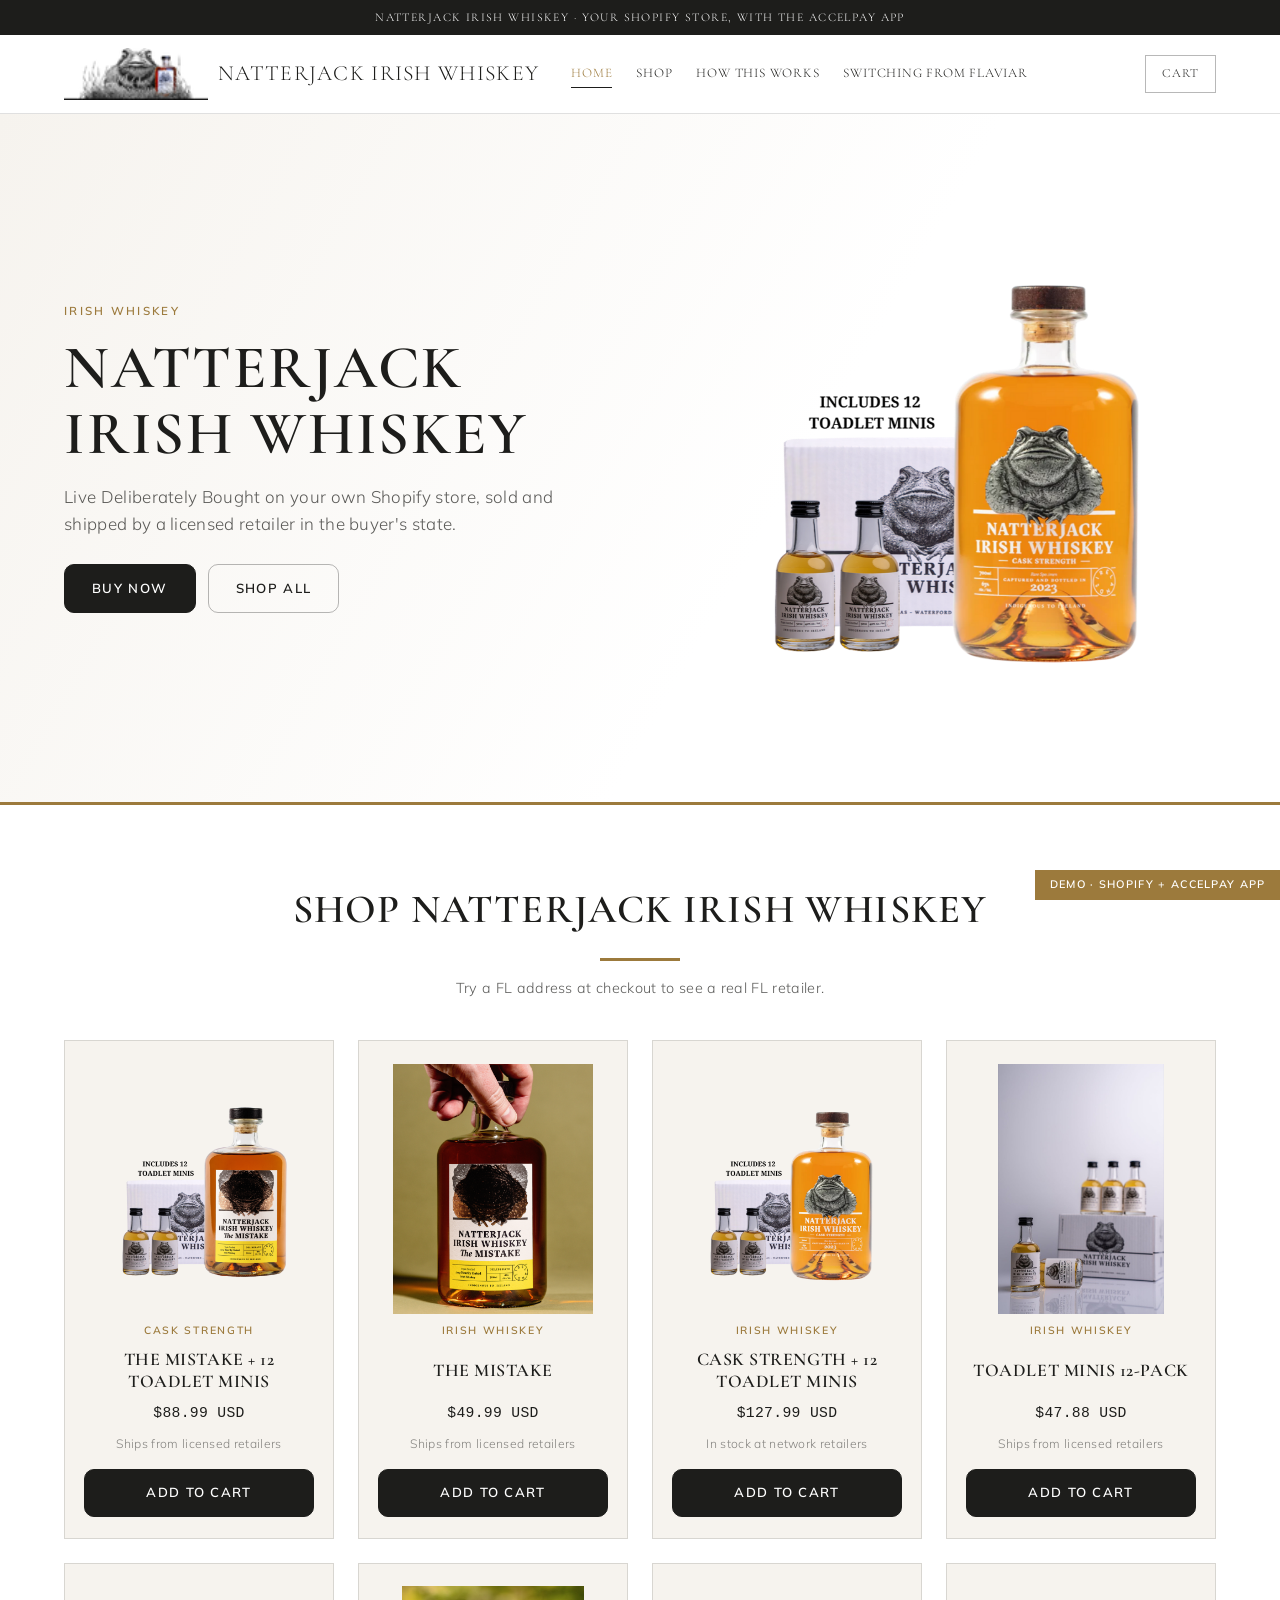
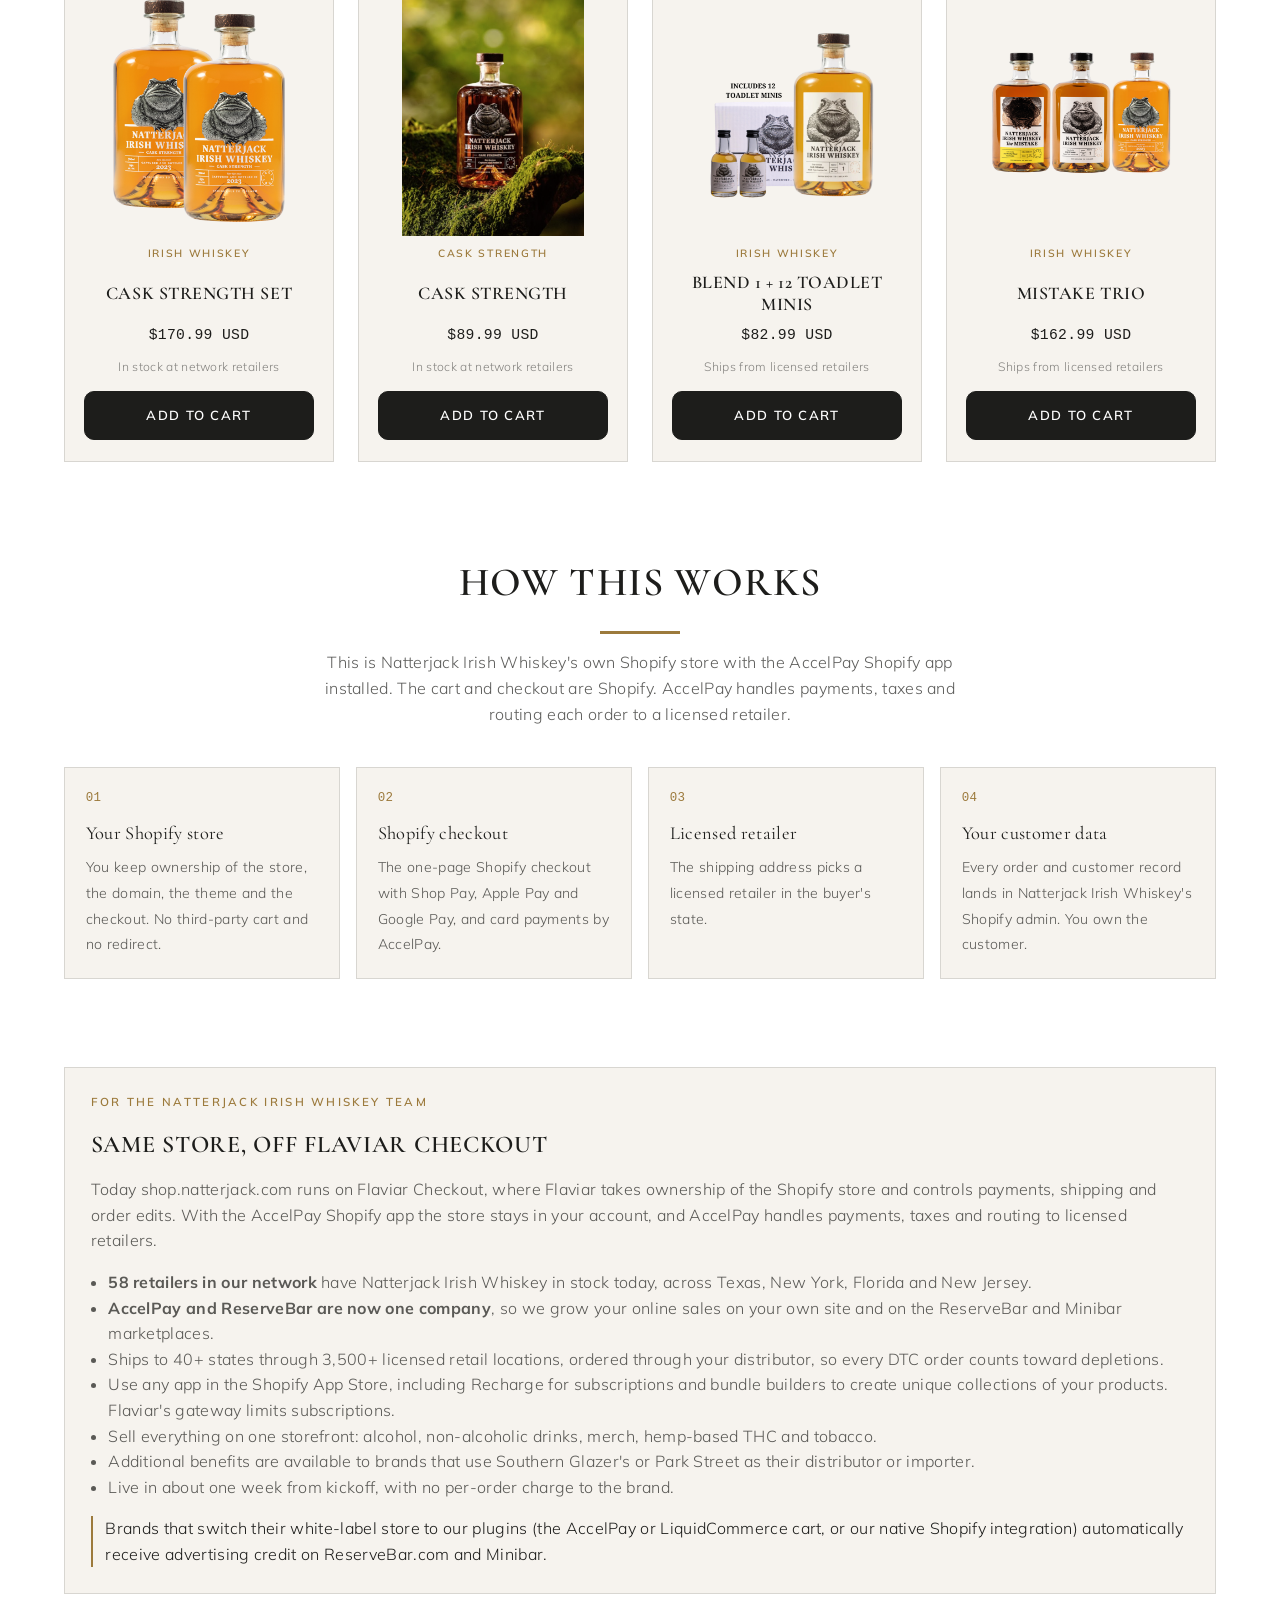
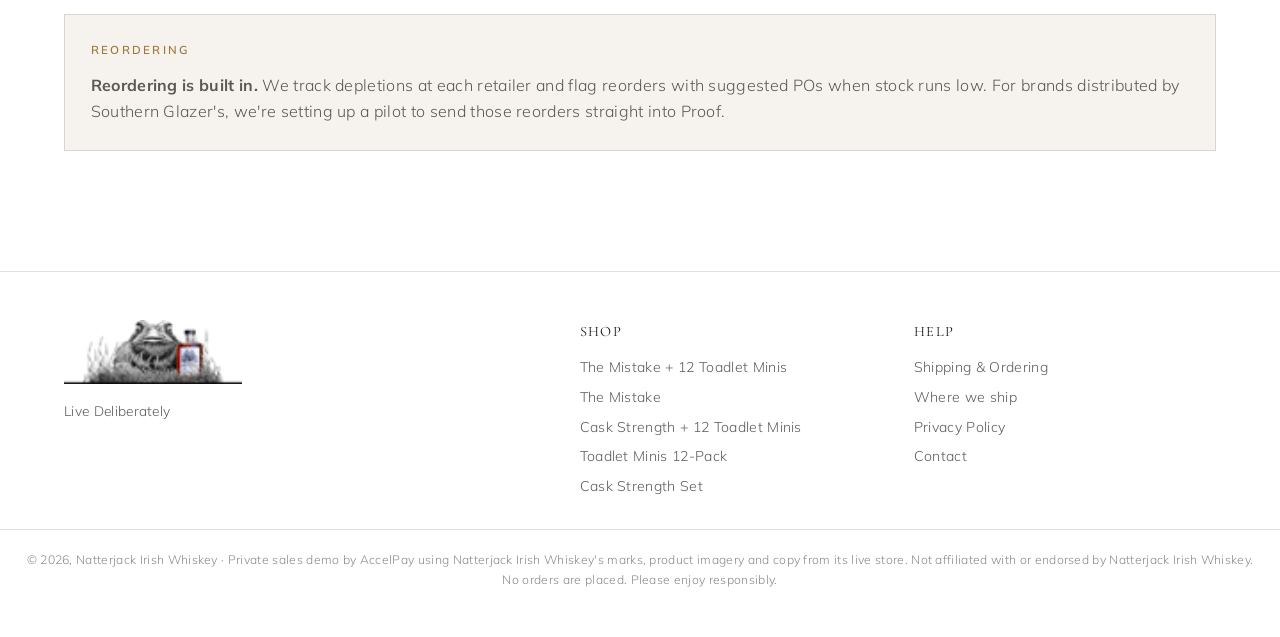
==== commit 34e33a3b: "Lead with AccelPay + ReserveBar one-company value prop" ====
--- a/index.html
+++ b/index.html
@@ -69,7 +69,7 @@
     <div class="eyebrow">For the Natterjack Irish Whiskey team</div>
     <h2>Same store, off Flaviar Checkout</h2>
     <p style="margin:0 0 1rem">Today shop.natterjack.com runs on Flaviar Checkout, where Flaviar takes ownership of the Shopify store and controls payments, shipping and order edits. With the AccelPay Shopify app the store stays in your account, and AccelPay handles payments, taxes and routing to licensed retailers.</p>
-    <ul style="margin:0 0 1rem;padding-left:1.1rem"><li><b>58 retailers in our network</b> have Natterjack Irish Whiskey in stock today, across Texas, New York, Florida and New Jersey.</li><li>Ships to 40+ states through 3,500+ licensed retail locations, ordered through your distributor, so every DTC order counts toward depletions.</li><li>Use any app in the Shopify App Store, including Recharge for subscriptions and bundle builders to create unique collections of your products. Flaviar's gateway limits subscriptions.</li><li>Sell everything on one storefront: alcohol, non-alcoholic drinks, merch, hemp-based THC and tobacco.</li><li>Additional benefits are available to brands that use Southern Glazer's or Park Street as their distributor or importer.</li><li>Live in about one week from kickoff, with no per-order charge to the brand.</li></ul>
+    <ul style="margin:0 0 1rem;padding-left:1.1rem"><li><b>58 retailers in our network</b> have Natterjack Irish Whiskey in stock today, across Texas, New York, Florida and New Jersey.</li><li><b>AccelPay and ReserveBar are now one company</b>, so we grow your online sales on your own site and on the ReserveBar and Minibar marketplaces.</li><li>Ships to 40+ states through 3,500+ licensed retail locations, ordered through your distributor, so every DTC order counts toward depletions.</li><li>Use any app in the Shopify App Store, including Recharge for subscriptions and bundle builders to create unique collections of your products. Flaviar's gateway limits subscriptions.</li><li>Sell everything on one storefront: alcohol, non-alcoholic drinks, merch, hemp-based THC and tobacco.</li><li>Additional benefits are available to brands that use Southern Glazer's or Park Street as their distributor or importer.</li><li>Live in about one week from kickoff, with no per-order charge to the brand.</li></ul>
     <p class="credit">Brands that switch their white-label store to our plugins (the AccelPay or LiquidCommerce cart, or our native Shopify integration) automatically receive advertising credit on ReserveBar.com and Minibar.</p>
   </div>
   <div class="panel">
